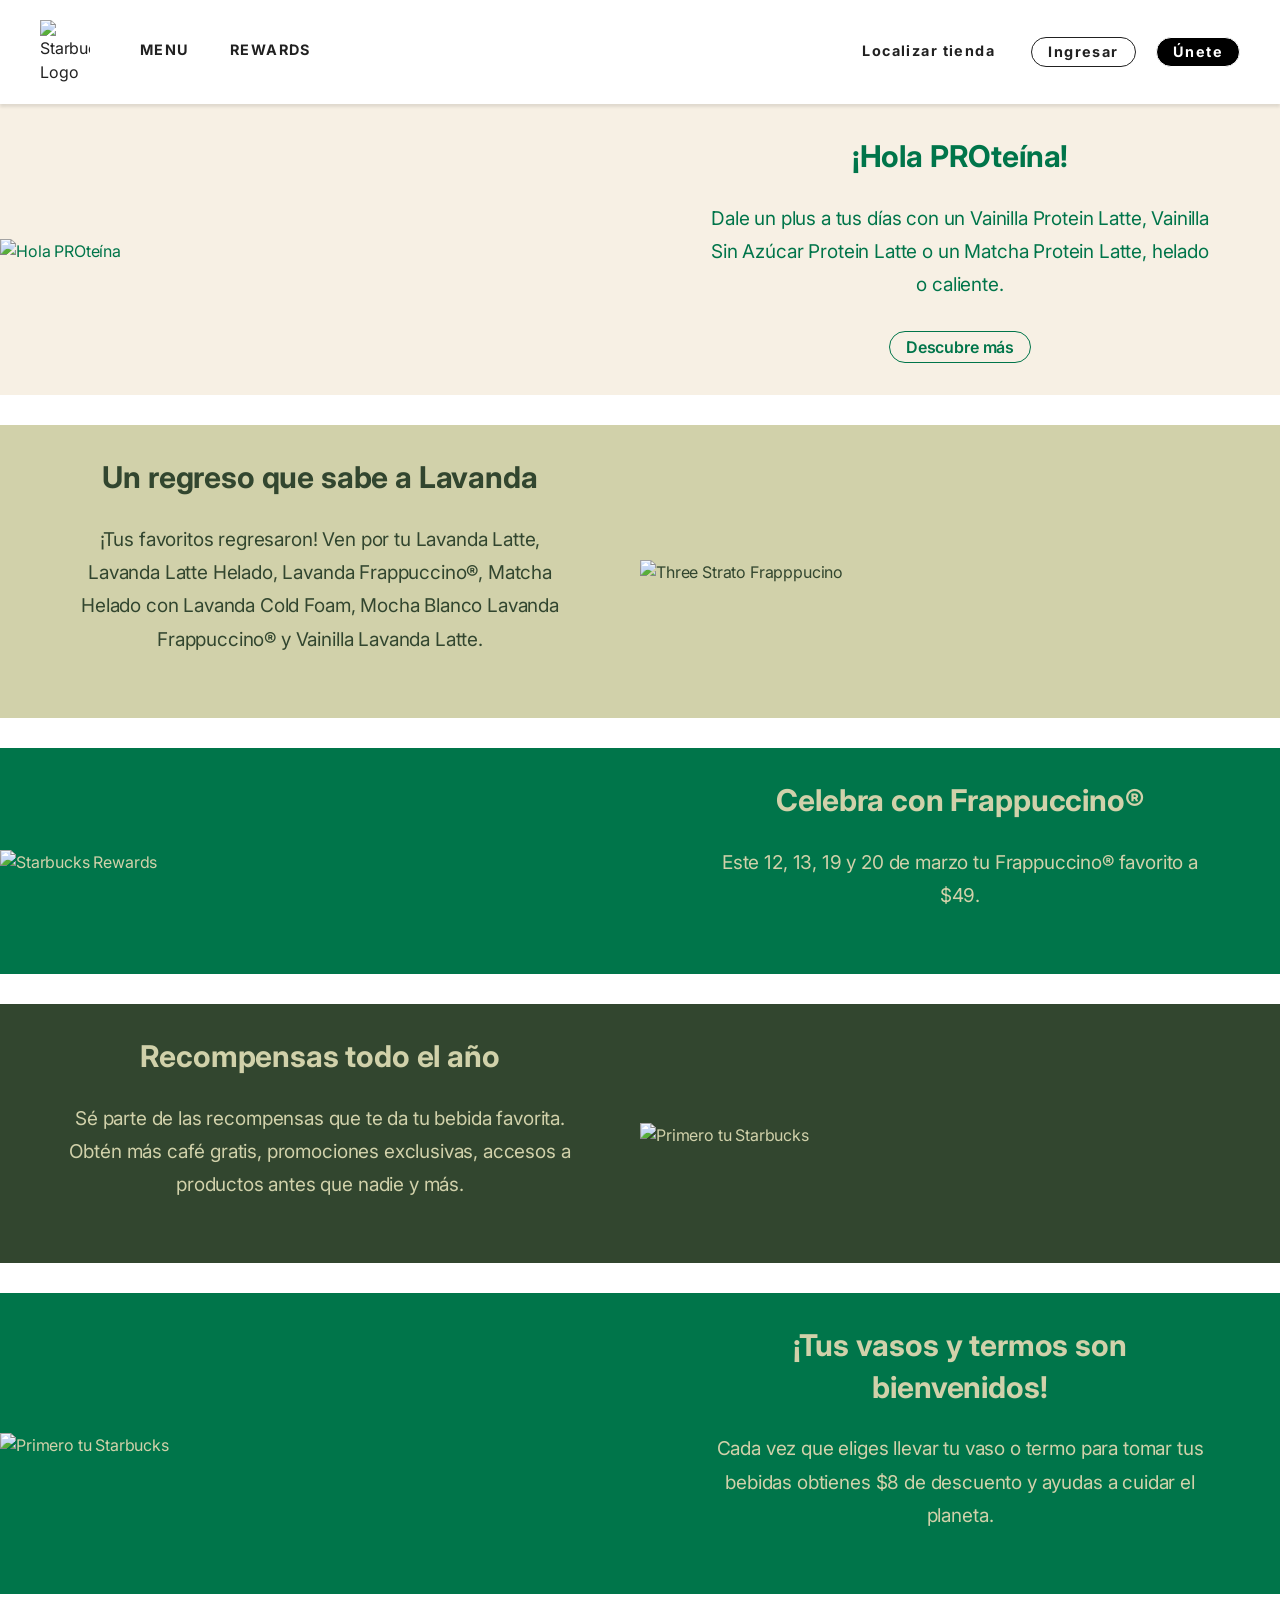
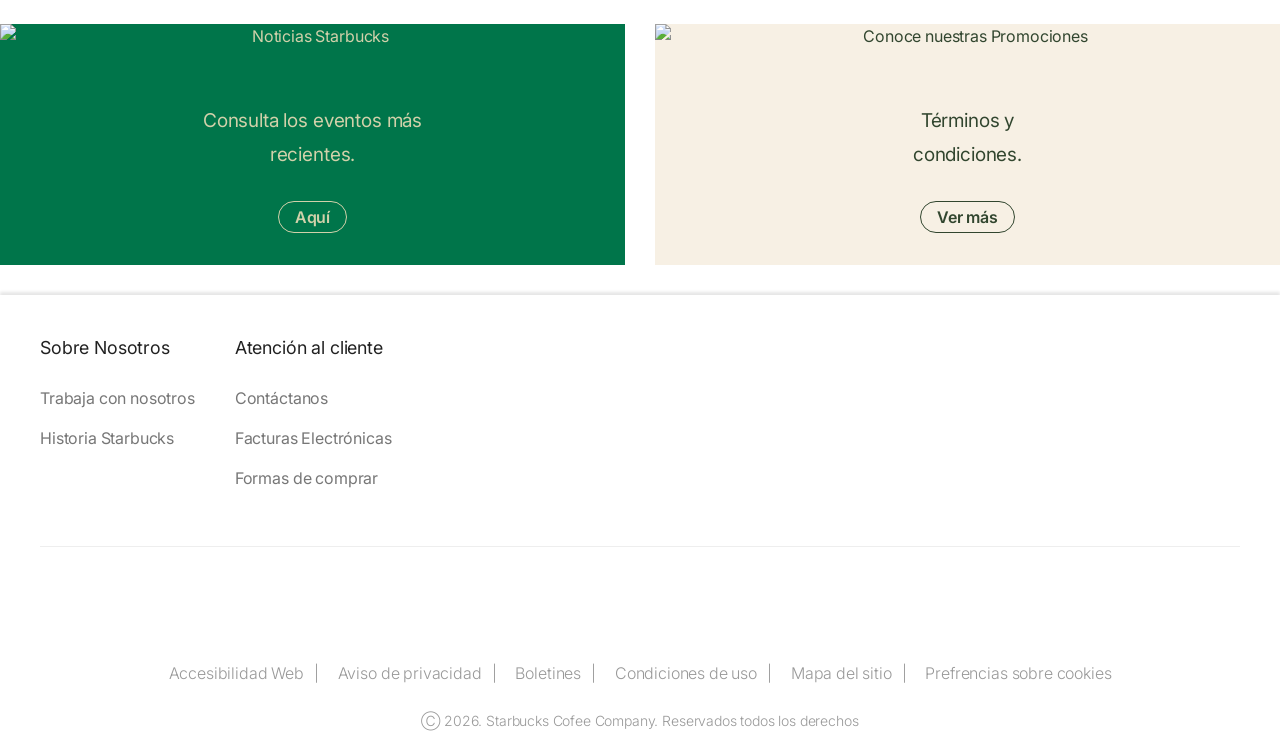
==== index.html @ cfd94e01 "Finalazing the Footer Styling" ====
<!DOCTYPE html>
<html lang="en">
<head>
    <meta charset="UTF-8">
    <meta name="viewport" content="width=device-width, initial-scale=1.0">
    <link rel="stylesheet" href="styles.css">
    <link rel="icon" type="image/svg" href="https://www.starbucks.com.mx/static/images/logo.svg">
    <link rel="preconnect" href="https://fonts.googleapis.com">
    <link rel="preconnect" href="https://fonts.gstatic.com" crossorigin>
    <link href="https://fonts.googleapis.com/css2?family=Inter:ital,opsz,wght@0,14..32,100..900;1,14..32,100..900&family=Noto+Sans:ital,wght@0,100..900;1,100..900&display=swap" rel="stylesheet">
    <title>Homepage | Starbucks</title>
</head>
<body>

    <header class="main_header region">
        <div class="container">
            <div>
                <div class="header-logo">
                    <a href="index.html"><img src="https://www.starbucks.com.mx/static/images/logo.svg" alt="Starbucks Logo" class="logo"></a>
                </div>
            </div>
            
            <div class="header-menu">
                
                <ul class="menu-options left-options">
                    <li><a href="#">Menu</a></li>
                    <li><a href="#">Rewards</a></li>
                </ul>

                <ul class="menu-options right-options text-center">
                    <!-- Locator Button-->
                    <li><a href="#" class="locator button">Localizar tienda</a></li>
                    
                    <!-- Login Button -->
                    <li><a href="#" class="button">Ingresar</a></li>

                    <!-- Register Button -->
                    <li><a href="#" class="menu-register button">Únete</a></li>
                </ul>

            </div>
        </div>
    
    </header>

    <main class="main-content">
        <section class="main-content--rows">

            <!-- First Row -->
            <article class="rows row1">
                <div class="row_block--img">
                    <img src="https://djftrby1k8irl.cloudfront.net/s3fs-public/2026-03%2FEDITABLE_SITIOWEB-01_0.jpg?auto=format,compress&q=70&crop=focalpoint&ar=1.8:1.0&w=1400&fit=max" alt="Hola PROteína" class="row-img">
                </div>
                
                <div class="row-info">
                    <div class="intern-box">
                        <h2 class="row-title"><strong>¡Hola PROteína!</strong></h2>
                        <div class="row-text">
                            <p>Dale un plus a tus días con un Vainilla Protein Latte, Vainilla Sin Azúcar Protein Latte o un Matcha Protein Latte, helado o caliente.</p>
                        </div>
                        <a href="#" class="button">Descubre más</a>
                    </div>
                </div>
            </article>

            <!-- Second Row -->
            <article class="rows row2">
                <div class="row_block--img">
                    <img src="https://djftrby1k8irl.cloudfront.net/s3fs-public/2026-03%2FEDITABLE_SITIOWEB-03_0.jpg?auto=format,compress&q=70&crop=focalpoint&ar=1.8:1.0&w=1400&fit=max" alt="Three Strato Frapppucino" class="row-img">
                </div>
                <div class="row-info">
                     <div class="intern-box">
                        <h2 class="row-title"><strong>Un regreso que sabe a Lavanda</strong></h2>
                        <div class="row-text">
                            <p>¡Tus favoritos regresaron! Ven por tu Lavanda Latte, Lavanda Latte Helado, Lavanda Frappuccino®, Matcha Helado con Lavanda Cold Foam, Mocha Blanco Lavanda Frappuccino® y Vainilla Lavanda Latte.</p>
                        </div>
                    </div>
                </div>
                
            </article>

            <!-- Third Row -->
            <article class="rows row3">
                <div class="row_block--img">
                    <img src="https://djftrby1k8irl.cloudfront.net/s3fs-public/2026-03%2FEDITABLE_SITIOWEB-04_2.jpg?auto=format,compress&q=70&crop=focalpoint&ar=1.8:1.0&w=1400&fit=max" alt="Starbucks Rewards" class="row-img">
                </div>
                <div class="row-info">
                    <div class="intern-box">
                        <h2 class="row-title"><strong>Celebra con Frappuccino®</strong></h2>
                        <div class="row-text">
                            <p>Este 12, 13, 19 y 20 de marzo tu Frappuccino® favorito a $49.</p>
                        </div>
                    </div>
                </div>
            </article>

            <!-- Fourth Row -->
            <article class="rows row4">
                <div class="row_block--img">
                    <img src="https://djftrby1k8irl.cloudfront.net/s3fs-public/2026-03%2FEDITABLE_SITIOWEB-02_2.jpg?auto=format,compress&q=70&crop=focalpoint&ar=1.8:1.0&w=1400&fit=max" alt="Primero tu Starbucks" class="row-img">
                </div>
                <div class="row-info">
                    <div class="intern-box">
                        <h2 class="row-title"><strong>Recompensas todo el año</strong></h2>
                        <div class="row-text">
                            <p>Sé parte de las recompensas que te da tu bebida favorita. Obtén más café gratis, promociones exclusivas, accesos a productos antes que nadie y más.</p>
                        </div>
                    </div>
                </div>
            </article>

            <!-- Five Row -->
            <article class="rows row5">
                <div class="row_block--img">
                    <img src="https://djftrby1k8irl.cloudfront.net/s3fs-public/2026-03%2FEDITABLE_SITIOWEB-05_1.jpg?auto=format,compress&q=70&crop=focalpoint&ar=1.8:1.0&w=1400&fit=max" alt="Primero tu Starbucks" class="row-img">
                </div>
                <div class="row-info">
                    <div class="intern-box">
                        <h2 class="row-title"><strong>¡Tus vasos y termos son bienvenidos!</strong></h2>
                        <div class="row-text">
                            <p>Cada vez que eliges llevar tu vaso o termo para tomar tus bebidas obtienes $8 de descuento y ayudas a cuidar el planeta.</p>
                        </div>
                    </div>
                </div>
            </article>
        </section>

        <!-- Blocks -->
        <section class="main-content--blocks text-center">

            <!-- First Block -->
            <div class="blocks block1">
                <img src="https://djftrby1k8irl.cloudfront.net/s3fs-public/2026-03%2FEDITABLE_SITIOWEB-06_2.jpg?auto=format,compress&q=70&crop=focalpoint&ar=1.8:1.0&w=1400&fit=max" alt="Noticias Starbucks" class="block-image">
                <div class="block-info">
                    <div class="intern-box">
                        <div class="block-text">
                            <p>Consulta los eventos más recientes.</p>
                        </div>
                        <a href="#" class="button">Aquí</a>
                    </div>
                </div>
            </div>

            <!-- Second Block -->
            <div class="blocks block2">
                <img src="https://djftrby1k8irl.cloudfront.net/s3fs-public/2026-03%2FEDITABLE_SITIOWEB-07.jpg?auto=format,compress&q=70&crop=focalpoint&ar=1.8:1.0&w=1400&fit=max" alt="Conoce nuestras Promociones" class="block-image">
                <div class="block-info">
                    <div class="intern-box">
                        <div class="block-text">
                            <p>Términos y condiciones.</p>
                        </div>
                        <a href="#" class="button">Ver más</a>
                    </div>
                </div>
            </div>

        </section>
    </main>

    <!-- Prefooter -->
    <footer class="prefooter region">

        <div class="container">
            <div class="prefooter-lists">

                <!-- List 1 -->
                <div class="lists list1">
                    <h3>Sobre Nosotros</h3>
                    <ul>
                        <li>
                            <a href="#">Trabaja con nosotros</a>
                        </li>
                        <li>
                            <a href="#">Historia Starbucks</a>
                        </li>
                    </ul>
                </div>

                <!-- List 2 -->
                <div class="lists lis1">
                    <h3>Atención al cliente</h3>
                    <ul>
                        <li>
                            <a href="#">Contáctanos</a>
                        </li>
                        <li>
                            <a href="#">Facturas Electrónicas</a>
                        </li>
                        <li>
                            <a href="#">Formas de comprar</a>
                        </li>
                    </ul>
                </div>

            </div>
        </div>

    </footer>
        
    <!-- Footer -->
    <footer class="footer text-center container">

        <div class="footer-content">

            <!-- Social Media -->
            <section class="footer-social">

                <ul class="social-icons">

                    <li>
                        <a class="facebook-icon" href="https://www.facebook.com/StarbucksMexico">Facebook</a>
                    </li>
                    <li>
                        <a class="instagram-icon" href="https://www.instagram.com/starbucksMex/">Instagram</a>
                    </li>
                    <li>
                        <a class="x-icon" href="https://x.com/StarbucksMex">Twitter/X</a>
                    </li>
                    <li>
                        <a class="youtube-icon" href="https://www.youtube.com/user/StarbucksMexico">Youtube</a>
                    </li>
                </ul>

            </section>

            <!-- Options -->
            <ul class="footer-menu">
                <li>
                    <a href="">Accesibilidad Web</a>
                </li>
                <li>
                    <a href="">Aviso de privacidad</a>
                </li>
                <li>
                    <a href="">Boletines</a>
                </li>
                <li>
                    <a href="">Condiciones de uso</a>
                </li>
                <li>
                    <a href="">Mapa del sitio</a>
                </li>
                <li>
                    <a href="">Prefrencias sobre cookies</a>
                </li>
            </ul>

            <span class="copyright">Ⓒ 2026. Starbucks Cofee Company. Reservados todos los derechos</span>

        </div>
        
    </footer>
</body>
</html>
---- styles.css ----
*, *:after, *:before  {
    box-sizing: border-box;
}

body {
    margin: 0;
    font-size: 1rem;
    line-height: 1.5;
    letter-spacing: -.01em;
    font-weight: 400;
    font-family: Inter, sans-serif;
    color: rgb(0 0 0 / 0.87)
}

a {
    text-decoration: none;
    color: inherit;
    cursor: pointer;
}

img {
    vertical-align: middle;
    height: auto;
    width: 100%;
}

ul {
    list-style: none;
    padding: 0;
    margin: 0;
}

h2, h3 {
    margin-top: 0;
    margin-bottom: 0;
}

h3 {
    line-height: 1.5;
}

p {
    margin-top: 0;
    margin-bottom: 1rem;
}

.text-center, .row-info {
    text-align: center;
}

.button {
    display: inline-block;
    background: none;
    border: 1px solid;
    border-radius: 50px;
    padding: 7px 16px;
    font-weight: 600;
    line-height: 1;
    text-align: center;
    text-decoration: none;
    transition: all .2s ease;
}

.region {
    padding-bottom: 20px;
    padding-top: 20px;
}

.container {
    margin-top: 20px;
    padding-left: 20px;
    padding-right: 20px;
    max-width: 1240px;
    width: 100%;
    margin-right: auto;
    margin-left: auto;
}

/*Navbar*/

.main_header {
    width: 100%;
    position: relative;
    top: 0;
    left: 0;
    background-color: #fff;
    box-shadow: 0 3px 3px rgba(0, 0, 0, .1);
    overflow: hidden;
}

.main_header .container {
    display: grid;
    grid-template-columns: 60px 1fr ;
    align-items: center;
    justify-content: space-between;
    gap: 40px;
    margin-top: 0;
}

.logo {
    width: 50px;
    display: block;
}

.menu-options, .header-menu{
    display: flex;
}

.header-menu {
    justify-content: space-between;
}

.header-menu a {
    letter-spacing: 0.1em;
    font-weight: 700;
    font-size: 0.9rem;
}

.right-options {
    margin-left: 40px;
}

.left-options li {
    display: inline-block;
    margin-right: 40px;
    padding-inline-start: 0px;
    text-transform: uppercase;
}

.left-options a {
    position: relative;
}
.left-options a:hover {
    color: #00754a;
}

.left-options a:hover:before {
    bottom: -37px;
    background: #00754a;
    content: "";
    display: block;
    position: absolute;
    height: 5px;
    width: 100%;
}

.right-options li {
    margin-right: 20px;
}

.menu-options li:last-child {
    margin-right: 0;
}

.right-options .locator {
    position: relative;
    border: 0;
    padding-left: 20px;
}

.right-options .locator:before {
    background-image: url(https://www.starbucks.com.mx/static/images/stores.svg);
    background-color: transparent;
    background-repeat: no-repeat;
    text-indent: -9999em;
    background-size: 15px;
    bottom: 0;
    content: "";
    height: 22px;
    left: 0;
    position: absolute;
    top: 5px;
    width: 15px;
}

.right-options a.menu-register {
    background-color: #000;
    color: #fff;
}

.right-options a:hover {
    opacity: .8;
}

/* -- MAIN -- */

.main-content {
    margin-bottom: 30px;
}

.row-info, .block-info {
    padding: 32px 16px;
}

.intern-box {
    max-width: 83%;
    margin: 0 auto;
}

.row-text, .block-text {
    font-size: 1.188rem;
    line-height: 1.75;
    margin-bottom: 30px;
    margin-top: 24px;
}

/* Rows */

.rows {
    display: grid;
    align-items: center;
    grid-template-columns: repeat(2, 1fr);
    margin-bottom: 30px;
}

.row-title {
    font-size: 1.875rem;
    line-height: 1.385;
    font-weight: 600;
}

.row1 {
    background-color: #f7f0e4;
    color: #00754a;
}

.row2 {
    background-color: #d1d1aa;
    color: #32462f;
}

.row3, .row5, .block1 {
    background-color: #00754a;
    color: #d1d1aa;
}
.row4 {
    background-color: #32462f;
    color: #d1d1aa;
}

.row2 .row_block--img, .row4 .row_block--img {
    grid-column: 2;
    grid-row: 1;
}

/*Blocks*/
.main-content--blocks {
    display: grid;
    grid-template-columns: repeat(2, 1fr);
    gap: 30px;
}

.blocks {
    margin-bottom: 0;
    display: grid;
    align-items: center;
    grid-template-columns: 1fr;
}

.block-info {
    margin: 0 auto;
    max-width: 900px;
}

.block2 {
    background-color: #f7f0e4;
    color: #32462f;
}

/*Prefooter*/
.prefooter {    
    display: block;
    position: relative;
    z-index: 1;
    box-shadow: 0 -3px 3px rgba(0 0 0 / .1);
}

.prefooter .container {
    display: flex;
    justify-content: space-between;
}

.prefooter-lists {
    display: flex;
    position: relative;
}

.prefooter-lists .lists {
    margin-bottom: 0;
    margin-right: 40px;
    max-width: 190px;
}

.prefooter-lists .lists:last-child {
    margin-right: 0;
}

.prefooter h3 {
    font-size: 1.118rem;
    margin-bottom: 24px;
    position: relative;
    font-weight: 400;
}

.prefooter .lists ul {
    font-size: 1rem;
}

.prefooter .lists ul li {
    margin-bottom: 8px;
    padding-bottom: 8px;
}

.prefooter .lists ul li:first-child {
    padding-top: 0;
}

.prefooter .lists ul a {
    color: #777;
}

/*FOOTER*/
.footer {
    padding-bottom: 0;
    padding-top: 0;
    color: #999;
}

.footer-content {
    border-top: 1px solid #eee;
    padding-bottom: 20px;
    padding-top: 30px;
}

/* Social Media */
.footer-social {
    margin-bottom: 30px ;
}

.footer-social li {
    display: inline-block;
}

.footer-social li a {
    background-image: url(https://www.starbucks.com.mx/static/images/social_networks_v2.svg);
    background-color: transparent;
    background-repeat: no-repeat;
    text-indent: -9999em;
    background-size: 34px;
    display: inline-block;
    height: 34px;
    margin-bottom: 20px;
    margin-right: 30px;
    width: 34px;
}

.footer-social li a.facebook-icon {
    background-position-y: 0;
}

.footer-social li a.instagram-icon {
    background-position-y: -74px;
}

.footer-social li a.x-icon {
    background-position-y: -148px;
}

.footer-social li a.youtube-icon {
    background-position-y: -423px;
}

.footer-social li:last-child a {
    margin-right: 0;
}

/* Options*/

.footer-menu {
    margin-bottom: 15px;
    font-weight: 300;
}
.footer-menu li {
    display: inline-block;
    margin: 0 15px 10px 15px
}

.footer-menu li a {
    position: relative;
}

.footer-menu li a::after {
    content: "|";
    display: block;
    position: absolute;
    right: -15px;
    top: -2px;
}

.footer-menu li:last-child a::after {
    display: none;
}

/* Copyright Message */

.copyright {
    display: block;
    font-size: .875rem;
    font-weight: 300;
}
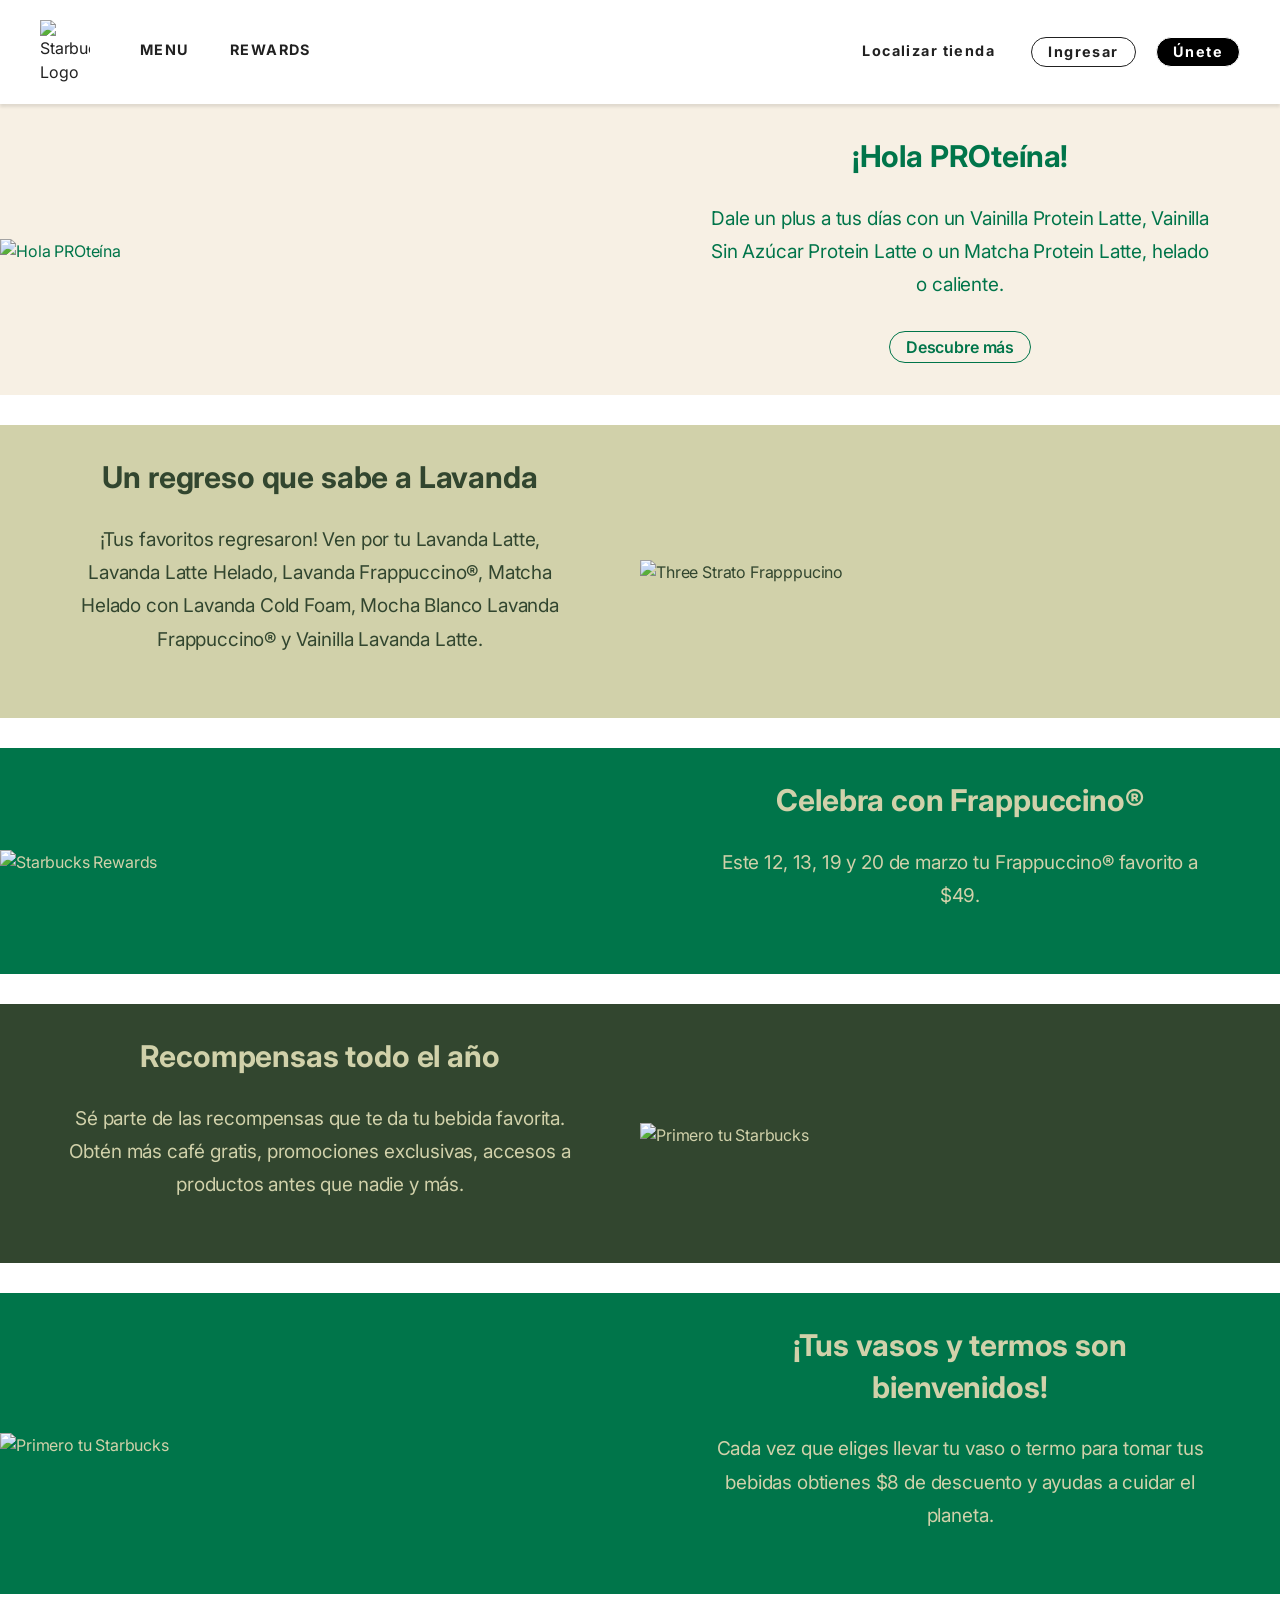
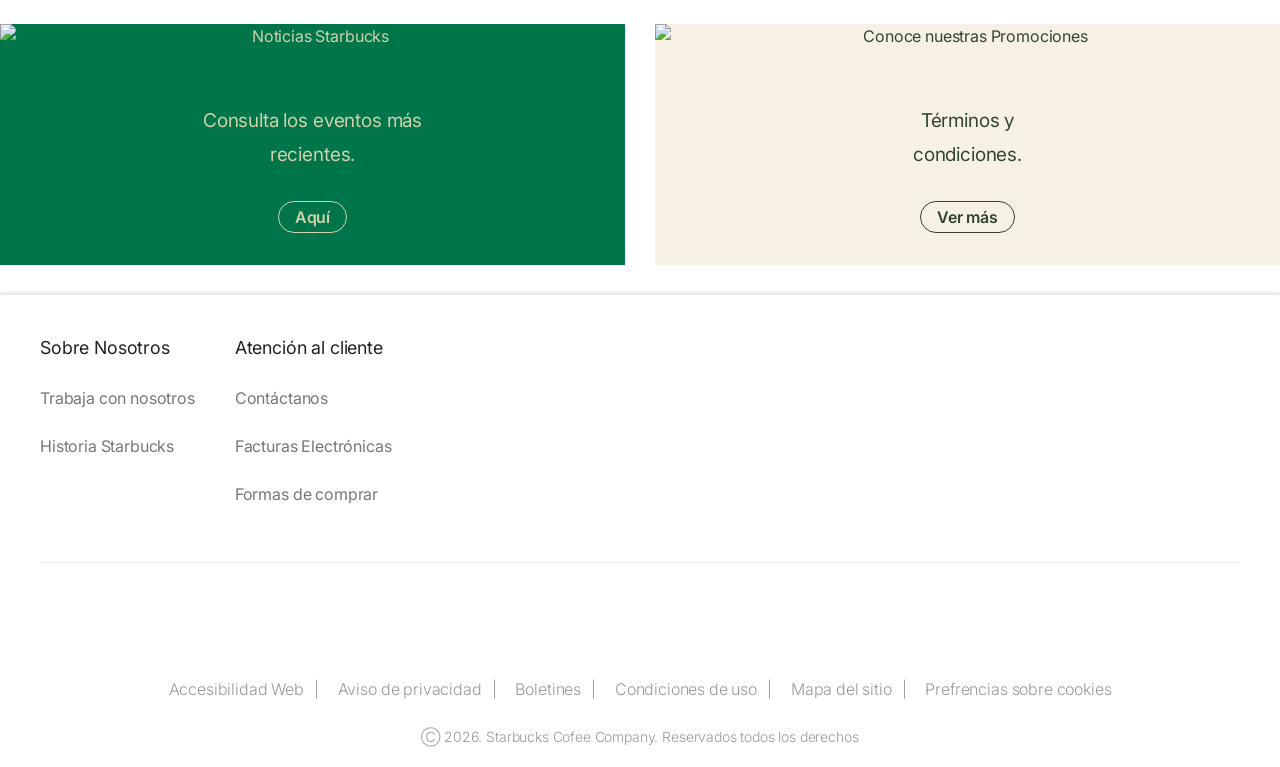
==== commit 442e9d62: "Finalazing the Home page" ====
--- a/index.html
+++ b/index.html
@@ -52,7 +52,7 @@
                     <img src="https://djftrby1k8irl.cloudfront.net/s3fs-public/2026-03%2FEDITABLE_SITIOWEB-01_0.jpg?auto=format,compress&q=70&crop=focalpoint&ar=1.8:1.0&w=1400&fit=max" alt="Hola PROteína" class="row-img">
                 </div>
                 
-                <div class="row-info">
+                <div class="row-info text-center">
                     <div class="intern-box">
                         <h2 class="row-title"><strong>¡Hola PROteína!</strong></h2>
                         <div class="row-text">
@@ -68,7 +68,7 @@
                 <div class="row_block--img">
                     <img src="https://djftrby1k8irl.cloudfront.net/s3fs-public/2026-03%2FEDITABLE_SITIOWEB-03_0.jpg?auto=format,compress&q=70&crop=focalpoint&ar=1.8:1.0&w=1400&fit=max" alt="Three Strato Frapppucino" class="row-img">
                 </div>
-                <div class="row-info">
+                <div class="row-info text-center">
                      <div class="intern-box">
                         <h2 class="row-title"><strong>Un regreso que sabe a Lavanda</strong></h2>
                         <div class="row-text">
@@ -84,7 +84,7 @@
                 <div class="row_block--img">
                     <img src="https://djftrby1k8irl.cloudfront.net/s3fs-public/2026-03%2FEDITABLE_SITIOWEB-04_2.jpg?auto=format,compress&q=70&crop=focalpoint&ar=1.8:1.0&w=1400&fit=max" alt="Starbucks Rewards" class="row-img">
                 </div>
-                <div class="row-info">
+                <div class="row-info text-center">
                     <div class="intern-box">
                         <h2 class="row-title"><strong>Celebra con Frappuccino®</strong></h2>
                         <div class="row-text">
@@ -99,7 +99,7 @@
                 <div class="row_block--img">
                     <img src="https://djftrby1k8irl.cloudfront.net/s3fs-public/2026-03%2FEDITABLE_SITIOWEB-02_2.jpg?auto=format,compress&q=70&crop=focalpoint&ar=1.8:1.0&w=1400&fit=max" alt="Primero tu Starbucks" class="row-img">
                 </div>
-                <div class="row-info">
+                <div class="row-info text-center">
                     <div class="intern-box">
                         <h2 class="row-title"><strong>Recompensas todo el año</strong></h2>
                         <div class="row-text">
@@ -114,7 +114,7 @@
                 <div class="row_block--img">
                     <img src="https://djftrby1k8irl.cloudfront.net/s3fs-public/2026-03%2FEDITABLE_SITIOWEB-05_1.jpg?auto=format,compress&q=70&crop=focalpoint&ar=1.8:1.0&w=1400&fit=max" alt="Primero tu Starbucks" class="row-img">
                 </div>
-                <div class="row-info">
+                <div class="row-info text-center">
                     <div class="intern-box">
                         <h2 class="row-title"><strong>¡Tus vasos y termos son bienvenidos!</strong></h2>
                         <div class="row-text">
--- a/styles.css
+++ b/styles.css
@@ -44,7 +44,7 @@
     margin-bottom: 1rem;
 }
 
-.text-center, .row-info {
+.text-center{
     text-align: center;
 }
 
@@ -182,11 +182,11 @@
     opacity: .8;
 }
 
-/* -- MAIN -- */
-
 .main-content {
     margin-bottom: 30px;
 }
+
+/* -- MAIN -- */
 
 .row-info, .block-info {
     padding: 32px 16px;
@@ -307,6 +307,7 @@
 }
 
 .prefooter .lists ul li {
+    padding-top: 8px;
     margin-bottom: 8px;
     padding-bottom: 8px;
 }
@@ -317,6 +318,10 @@
 
 .prefooter .lists ul a {
     color: #777;
+}
+
+.prefooter .lists ul a:hover {
+    color: #000;
 }
 
 /*FOOTER*/
@@ -374,6 +379,11 @@
     margin-right: 0;
 }
 
+.footer-social li a:hover {
+    opacity: .8;
+    transform: translateY(-2px);
+}
+
 /* Options*/
 
 .footer-menu {
@@ -401,10 +411,14 @@
     display: none;
 }
 
+.footer-menu li a:hover {
+    color: #777;
+}
+
 /* Copyright Message */
 
 .copyright {
     display: block;
     font-size: .875rem;
     font-weight: 300;
-}+}
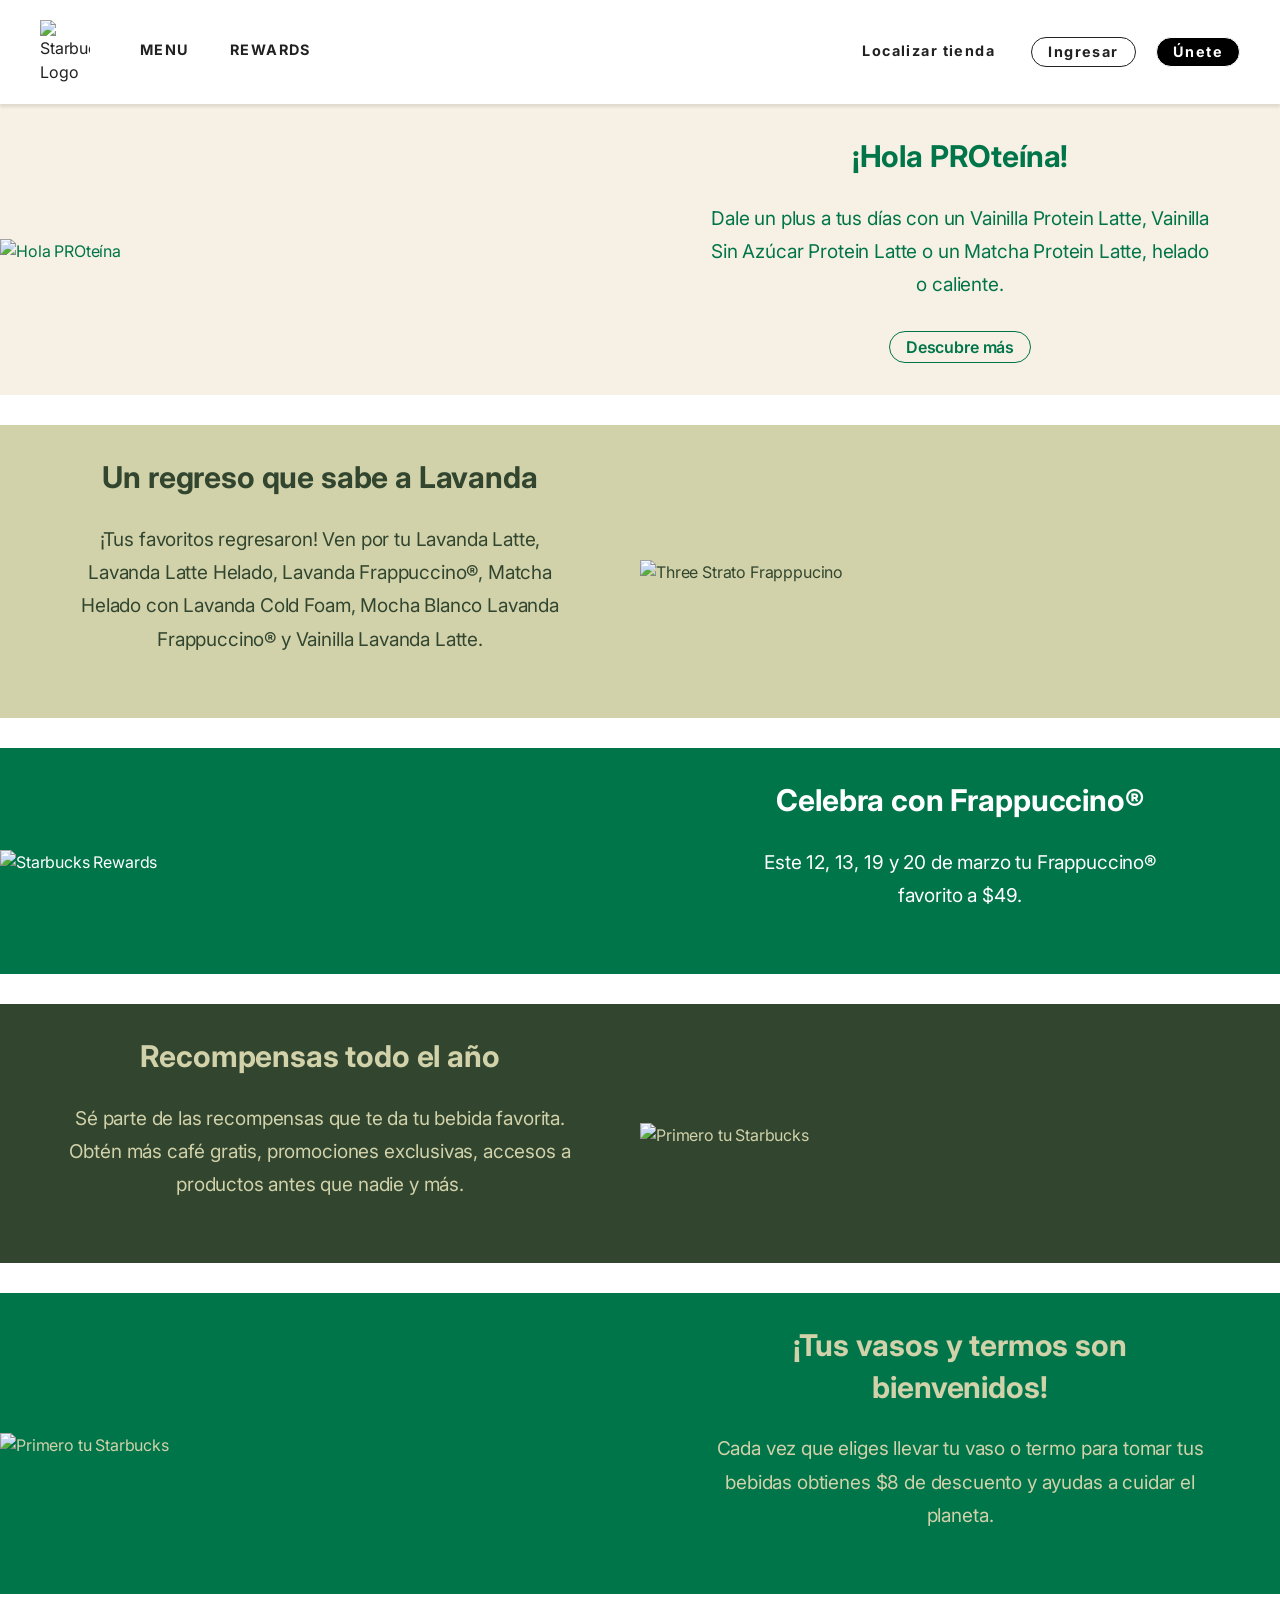
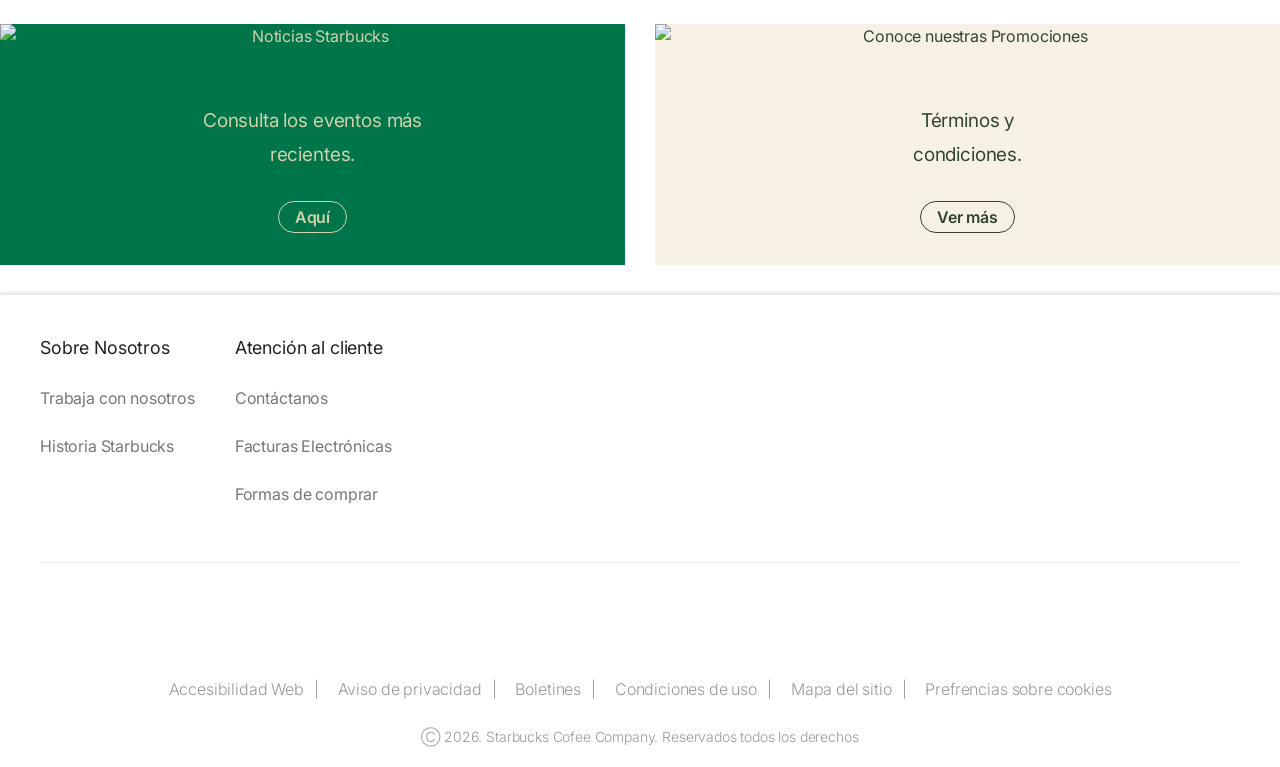
==== commit cf84a3a8: "Finish the Register page" ====
--- a/index.html
+++ b/index.html
@@ -4,6 +4,7 @@
     <meta charset="UTF-8">
     <meta name="viewport" content="width=device-width, initial-scale=1.0">
     <link rel="stylesheet" href="styles.css">
+    <link rel="stylesheet" href="home.css">
     <link rel="icon" type="image/svg" href="https://www.starbucks.com.mx/static/images/logo.svg">
     <link rel="preconnect" href="https://fonts.googleapis.com">
     <link rel="preconnect" href="https://fonts.gstatic.com" crossorigin>
@@ -11,7 +12,7 @@
     <title>Homepage | Starbucks</title>
 </head>
 <body>
-
+    <!-- Header -->
     <header class="main_header region">
         <div class="container">
             <div>
@@ -23,8 +24,8 @@
             <div class="header-menu">
                 
                 <ul class="menu-options left-options">
-                    <li><a href="#">Menu</a></li>
-                    <li><a href="#">Rewards</a></li>
+                    <li><a href="menu.html">Menu</a></li>
+                    <li><a href="rewards.html">Rewards</a></li>
                 </ul>
 
                 <ul class="menu-options right-options text-center">
@@ -32,10 +33,10 @@
                     <li><a href="#" class="locator button">Localizar tienda</a></li>
                     
                     <!-- Login Button -->
-                    <li><a href="#" class="button">Ingresar</a></li>
+                    <li><a href="login.html" class="button">Ingresar</a></li>
 
                     <!-- Register Button -->
-                    <li><a href="#" class="menu-register button">Únete</a></li>
+                    <li><a href="register.html" class="menu-register button">Únete</a></li>
                 </ul>
 
             </div>
@@ -88,7 +89,7 @@
                     <div class="intern-box">
                         <h2 class="row-title"><strong>Celebra con Frappuccino®</strong></h2>
                         <div class="row-text">
-                            <p>Este 12, 13, 19 y 20 de marzo tu Frappuccino® favorito a $49.</p>
+                            <p>Este 12, 13, 19 y 20 de marzo tu Frappuccino®<br>favorito a $49.</p>
                         </div>
                     </div>
                 </div>
@@ -116,7 +117,7 @@
                 </div>
                 <div class="row-info text-center">
                     <div class="intern-box">
-                        <h2 class="row-title"><strong>¡Tus vasos y termos son bienvenidos!</strong></h2>
+                        <h2 class="row-title"><strong>¡Tus vasos y termos son<br>bienvenidos!</strong></h2>
                         <div class="row-text">
                             <p>Cada vez que eliges llevar tu vaso o termo para tomar tus bebidas obtienes $8 de descuento y ayudas a cuidar el planeta.</p>
                         </div>
@@ -208,16 +209,16 @@
                 <ul class="social-icons">
 
                     <li>
-                        <a class="facebook-icon" href="https://www.facebook.com/StarbucksMexico">Facebook</a>
-                    </li>
-                    <li>
-                        <a class="instagram-icon" href="https://www.instagram.com/starbucksMex/">Instagram</a>
-                    </li>
-                    <li>
-                        <a class="x-icon" href="https://x.com/StarbucksMex">Twitter/X</a>
-                    </li>
-                    <li>
-                        <a class="youtube-icon" href="https://www.youtube.com/user/StarbucksMexico">Youtube</a>
+                        <a class="facebook-icon" href="https://www.facebook.com/StarbucksMexico" target="_blank">Facebook</a>
+                    </li>
+                    <li>
+                        <a class="instagram-icon" href="https://www.instagram.com/starbucksMex/" target="_blank">Instagram</a>
+                    </li>
+                    <li>
+                        <a class="x-icon" href="https://x.com/StarbucksMex" target="_blank">Twitter/X</a>
+                    </li>
+                    <li>
+                        <a class="youtube-icon" href="https://www.youtube.com/user/StarbucksMexico" target="_blank">Youtube</a>
                     </li>
                 </ul>
 
--- a/styles.css
+++ b/styles.css
@@ -30,7 +30,7 @@
     margin: 0;
 }
 
-h2, h3 {
+h2, h3, h4 {
     margin-top: 0;
     margin-bottom: 0;
 }
@@ -42,6 +42,11 @@
 p {
     margin-top: 0;
     margin-bottom: 1rem;
+}
+
+small {
+    font-size: 80%;
+    font-weight: 400;
 }
 
 .text-center{
@@ -86,6 +91,7 @@
     background-color: #fff;
     box-shadow: 0 3px 3px rgba(0, 0, 0, .1);
     overflow: hidden;
+    z-index: 2;
 }
 
 .main_header .container {
@@ -130,6 +136,7 @@
 .left-options a {
     position: relative;
 }
+
 .left-options a:hover {
     color: #00754a;
 }
@@ -182,91 +189,6 @@
     opacity: .8;
 }
 
-.main-content {
-    margin-bottom: 30px;
-}
-
-/* -- MAIN -- */
-
-.row-info, .block-info {
-    padding: 32px 16px;
-}
-
-.intern-box {
-    max-width: 83%;
-    margin: 0 auto;
-}
-
-.row-text, .block-text {
-    font-size: 1.188rem;
-    line-height: 1.75;
-    margin-bottom: 30px;
-    margin-top: 24px;
-}
-
-/* Rows */
-
-.rows {
-    display: grid;
-    align-items: center;
-    grid-template-columns: repeat(2, 1fr);
-    margin-bottom: 30px;
-}
-
-.row-title {
-    font-size: 1.875rem;
-    line-height: 1.385;
-    font-weight: 600;
-}
-
-.row1 {
-    background-color: #f7f0e4;
-    color: #00754a;
-}
-
-.row2 {
-    background-color: #d1d1aa;
-    color: #32462f;
-}
-
-.row3, .row5, .block1 {
-    background-color: #00754a;
-    color: #d1d1aa;
-}
-.row4 {
-    background-color: #32462f;
-    color: #d1d1aa;
-}
-
-.row2 .row_block--img, .row4 .row_block--img {
-    grid-column: 2;
-    grid-row: 1;
-}
-
-/*Blocks*/
-.main-content--blocks {
-    display: grid;
-    grid-template-columns: repeat(2, 1fr);
-    gap: 30px;
-}
-
-.blocks {
-    margin-bottom: 0;
-    display: grid;
-    align-items: center;
-    grid-template-columns: 1fr;
-}
-
-.block-info {
-    margin: 0 auto;
-    max-width: 900px;
-}
-
-.block2 {
-    background-color: #f7f0e4;
-    color: #32462f;
-}
-
 /*Prefooter*/
 .prefooter {    
     display: block;
@@ -355,7 +277,7 @@
     display: inline-block;
     height: 34px;
     margin-bottom: 20px;
-    margin-right: 30px;
+    margin-right: 26px;
     width: 34px;
 }
 
--- a/home.css
+++ b/home.css
@@ -0,0 +1,89 @@
+/* -- MAIN -- */
+
+.main-content {
+    margin-bottom: 30px;
+}
+
+.row-info, .block-info {
+    padding: 32px 16px;
+}
+
+.intern-box {
+    max-width: 83%;
+    margin: 0 auto;
+}
+
+.row-text, .block-text {
+    font-size: 1.188rem;
+    line-height: 1.75;
+    margin-bottom: 30px;
+    margin-top: 24px;
+}
+
+/* Rows */
+
+.rows {
+    display: grid;
+    align-items: center;
+    grid-template-columns: repeat(2, 1fr);
+    margin-bottom: 30px;
+}
+
+.row-title {
+    font-size: 1.875rem;
+    line-height: 1.385;
+    font-weight: 600;
+}
+
+.row1 {
+    background-color: #f7f0e4;
+    color: #00754a;
+}
+
+.row2 {
+    background-color: #d1d1aa;
+    color: #32462f;
+}
+
+.row3 {
+    background-color: #00754a;
+    color: #fff;
+}
+
+.row5, .block1 {
+    background-color: #00754a;
+    color: #d1d1aa;
+}
+.row4 {
+    background-color: #32462f;
+    color: #d1d1aa;
+}
+
+.row2 .row_block--img, .row4 .row_block--img {
+    grid-column: 2;
+    grid-row: 1;
+}
+
+/*Blocks*/
+.main-content--blocks {
+    display: grid;
+    grid-template-columns: repeat(2, 1fr);
+    gap: 30px;
+}
+
+.blocks {
+    margin-bottom: 0;
+    display: grid;
+    align-items: center;
+    grid-template-columns: 1fr;
+}
+
+.block-info {
+    margin: 0 auto;
+    max-width: 900px;
+}
+
+.block2 {
+    background-color: #f7f0e4;
+    color: #32462f;
+}
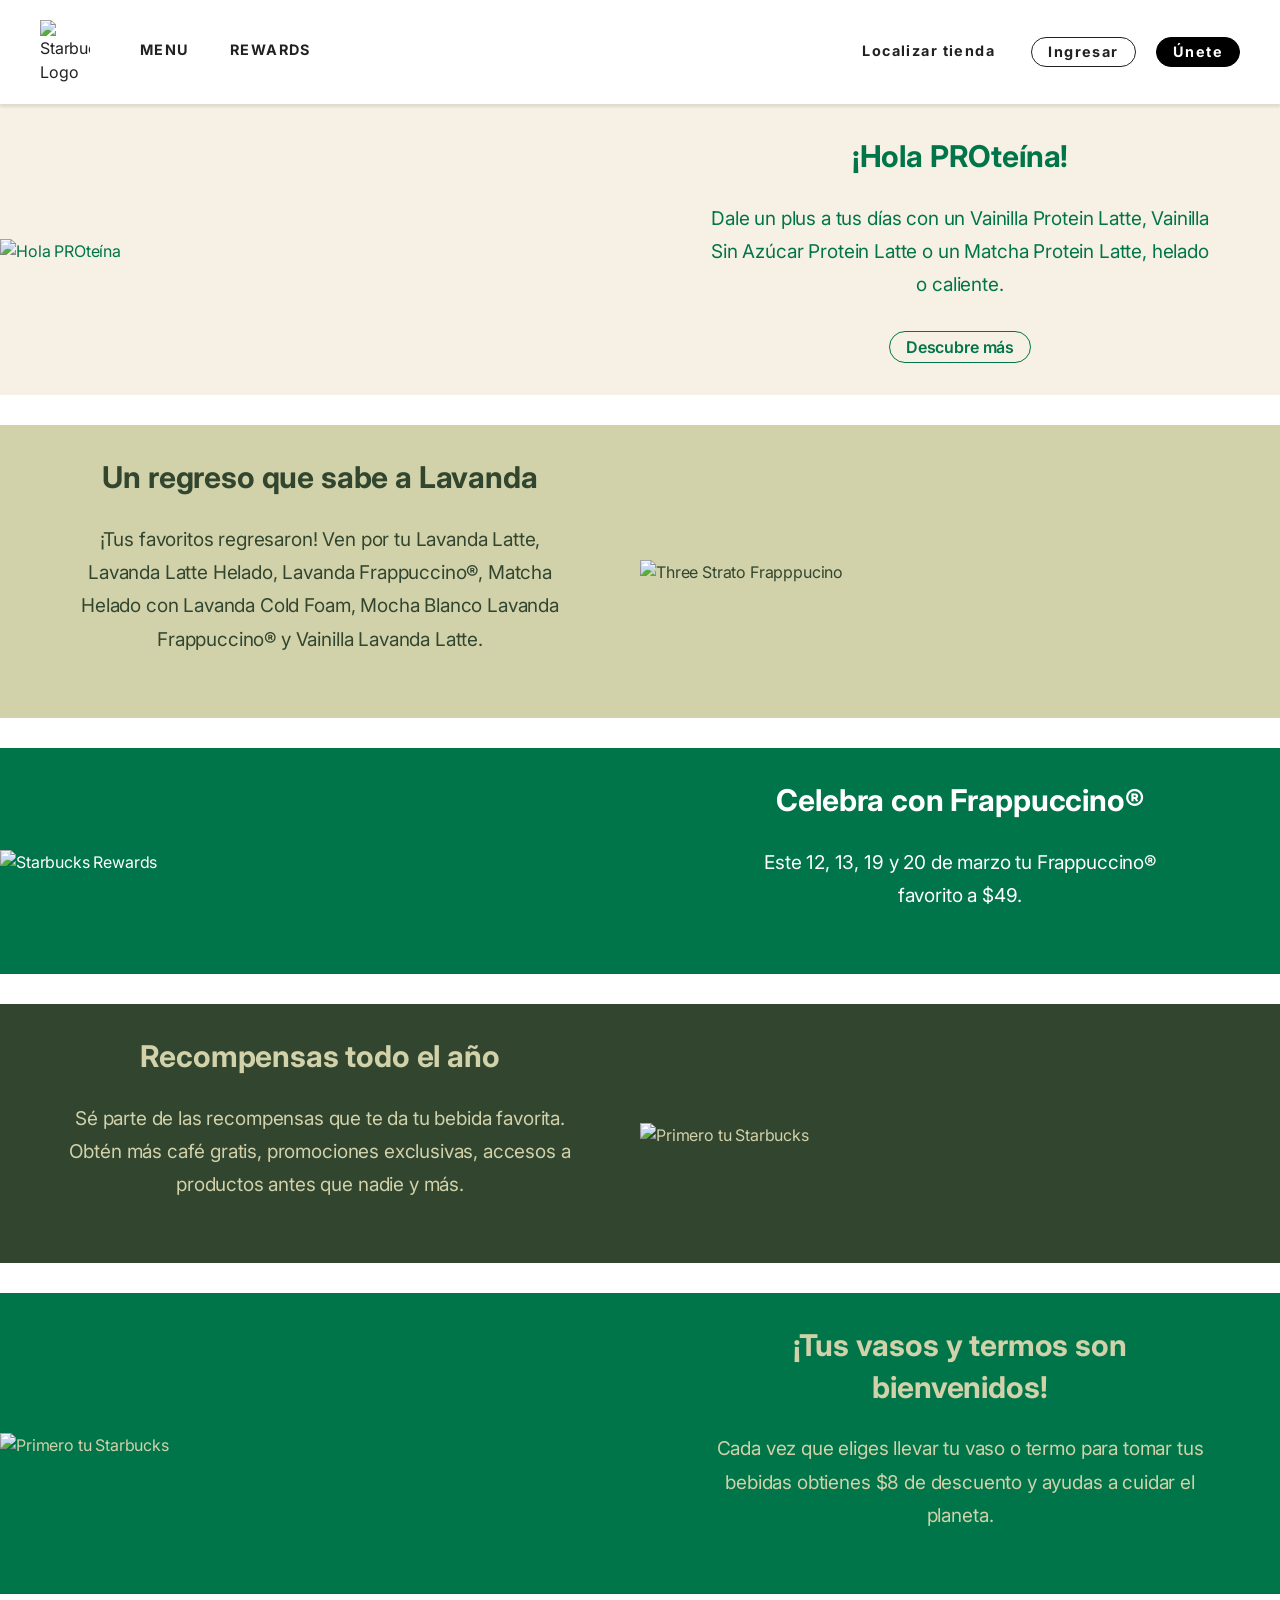
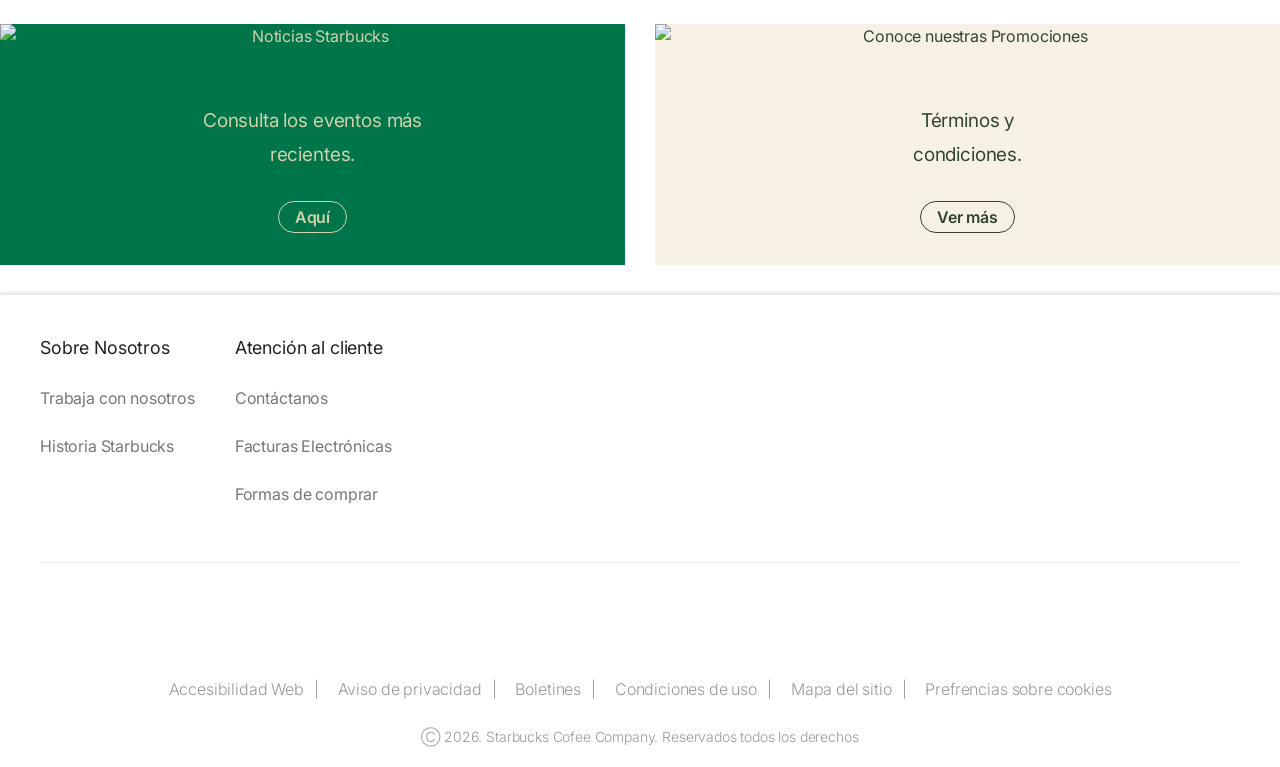
==== commit 01515a1f: "Add better animations to the navbar buttons (login, register)" ====
--- a/index.html
+++ b/index.html
@@ -3,8 +3,10 @@
 <head>
     <meta charset="UTF-8">
     <meta name="viewport" content="width=device-width, initial-scale=1.0">
-    <link rel="stylesheet" href="styles.css">
-    <link rel="stylesheet" href="home.css">
+
+    <link rel="stylesheet" href="./styles/styles.css">
+    <link rel="stylesheet" href="./styles/index.css">
+
     <link rel="icon" type="image/svg" href="https://www.starbucks.com.mx/static/images/logo.svg">
     <link rel="preconnect" href="https://fonts.googleapis.com">
     <link rel="preconnect" href="https://fonts.gstatic.com" crossorigin>
@@ -24,8 +26,8 @@
             <div class="header-menu">
                 
                 <ul class="menu-options left-options">
-                    <li><a href="menu.html">Menu</a></li>
-                    <li><a href="rewards.html">Rewards</a></li>
+                    <li><a href="./pages/menu.html">Menu</a></li>
+                    <li><a href="./pages/rewards.html">Rewards</a></li>
                 </ul>
 
                 <ul class="menu-options right-options text-center">
@@ -33,10 +35,10 @@
                     <li><a href="#" class="locator button">Localizar tienda</a></li>
                     
                     <!-- Login Button -->
-                    <li><a href="login.html" class="button">Ingresar</a></li>
+                    <li><a href="./pages/login.html" class="menu-login button">Ingresar</a></li>
 
                     <!-- Register Button -->
-                    <li><a href="register.html" class="menu-register button">Únete</a></li>
+                    <li><a href="./pages/register.html" class="menu-register button">Únete</a></li>
                 </ul>
 
             </div>
@@ -252,4 +254,4 @@
         
     </footer>
 </body>
-</html>+</html>
--- a/styles/styles.css
+++ b/styles/styles.css
@@ -0,0 +1,375 @@
+*, *:after, *:before  {
+    box-sizing: border-box;
+}
+
+body {
+    margin: 0;
+    font-size: 1rem;
+    line-height: 1.5;
+    letter-spacing: -.01em;
+    font-weight: 400;
+    font-family: Inter, sans-serif;
+    color: rgb(0 0 0 / 0.87)
+}
+
+a {
+    text-decoration: none;
+    color: inherit;
+    cursor: pointer;
+}
+
+img {
+    vertical-align: middle;
+    height: auto;
+    width: 100%;
+}
+
+ul {
+    list-style: none;
+    padding: 0;
+    margin: 0;
+}
+
+h2, h3, h4 {
+    margin-top: 0;
+    margin-bottom: 0;
+}
+
+h3 {
+    line-height: 1.5;
+}
+
+p {
+    margin-top: 0;
+    margin-bottom: 1rem;
+}
+
+small {
+    font-size: 80%;
+    font-weight: 400;
+}
+
+.text-center{
+    text-align: center;
+}
+
+.button {
+    display: inline-block;
+    background: none;
+    border: 1px solid;
+    border-radius: 50px;
+    padding: 7px 16px;
+    font-weight: 600;
+    line-height: 1;
+    text-align: center;
+    text-decoration: none;
+    transition: all .2s ease;
+}
+
+.region {
+    padding-bottom: 20px;
+    padding-top: 20px;
+}
+
+.container {
+    margin-top: 20px;
+    padding-left: 20px;
+    padding-right: 20px;
+    max-width: 1240px;
+    width: 100%;
+    margin-right: auto;
+    margin-left: auto;
+}
+
+/*Navbar*/
+
+.main_header {
+    width: 100%;
+    position: relative;
+    top: 0;
+    left: 0;
+    background-color: #fff;
+    box-shadow: 0 3px 3px rgba(0, 0, 0, .1);
+    overflow: hidden;
+    z-index: 2;
+}
+
+.main_header .container {
+    display: grid;
+    grid-template-columns: 60px 1fr ;
+    align-items: center;
+    justify-content: space-between;
+    gap: 40px;
+    margin-top: 0;
+}
+
+.logo {
+    width: 50px;
+    display: block;
+}
+
+.menu-options, .header-menu{
+    display: flex;
+}
+
+.header-menu {
+    justify-content: space-between;
+}
+
+.header-menu a {
+    letter-spacing: 0.1em;
+    font-weight: 700;
+    font-size: 0.9rem;
+}
+
+.right-options {
+    margin-left: 40px;
+}
+
+.left-options li {
+    display: inline-block;
+    margin-right: 40px;
+    padding-inline-start: 0px;
+    text-transform: uppercase;
+}
+
+.left-options a {
+    position: relative;
+}
+
+.left-options a:hover {
+    color: #00754a;
+}
+
+.left-options a:hover:before {
+    bottom: -37px;
+    background: #00754a;
+    content: "";
+    display: block;
+    position: absolute;
+    height: 5px;
+    width: 100%;
+}
+
+.right-options li {
+    margin-right: 20px;
+}
+
+.menu-options li:last-child {
+    margin-right: 0;
+}
+
+.right-options .locator {
+    position: relative;
+    border: 0;
+    padding-left: 20px;
+}
+
+.right-options .locator:before {
+    background-image: url(https://www.starbucks.com.mx/static/images/stores.svg);
+    background-color: transparent;
+    background-repeat: no-repeat;
+    text-indent: -9999em;
+    background-size: 15px;
+    bottom: 0;
+    content: "";
+    height: 22px;
+    left: 0;
+    position: absolute;
+    top: 5px;
+    width: 15px;
+}
+
+.right-options a.menu-register {
+    background-color: #000;
+    color: #fff;
+    border: 1px solid #000;
+}
+
+.right-options a {
+    transition: all .3s;
+    touch-action: manipulation;
+    user-select: none;
+}
+
+.right-options a.menu-login:active, .right-options a.menu-register:active {
+    transform: scale(.95);
+}
+
+/* Login Button */
+.right-options a.menu-login:focus {
+    border: 1px solid #008248;
+    background: rgb(0 130 72 / .08);
+    color: #008248;
+}
+
+.right-options a.menu-login:hover,
+.right-options a.menu-login:active {
+    border: 1px solid #000;
+    background: rgb(0 0 0 / 0.06);
+    color: #000;
+}
+
+/* Register Button */
+.right-options a.menu-register:focus,
+.right-options a.menu-register:hover,
+.right-options a.menu-register:active {
+    border: 1px solid rgb(0 0 0 / .7);
+    background: rgb(0 0 0 / .7);
+}
+
+/*Prefooter*/
+.prefooter {    
+    display: block;
+    position: relative;
+    z-index: 1;
+    box-shadow: 0 -3px 3px rgba(0 0 0 / .1);
+}
+
+.prefooter .container {
+    display: flex;
+    justify-content: space-between;
+}
+
+.prefooter-lists {
+    display: flex;
+    position: relative;
+}
+
+.prefooter-lists .lists {
+    margin-bottom: 0;
+    margin-right: 40px;
+    max-width: 190px;
+}
+
+.prefooter-lists .lists:last-child {
+    margin-right: 0;
+}
+
+.prefooter h3 {
+    font-size: 1.118rem;
+    margin-bottom: 24px;
+    position: relative;
+    font-weight: 400;
+}
+
+.prefooter .lists ul {
+    font-size: 1rem;
+}
+
+.prefooter .lists ul li {
+    padding-top: 8px;
+    margin-bottom: 8px;
+    padding-bottom: 8px;
+}
+
+.prefooter .lists ul li:first-child {
+    padding-top: 0;
+}
+
+.prefooter .lists ul a {
+    color: #777;
+}
+
+.prefooter .lists ul a:hover {
+    color: #000;
+}
+
+/*FOOTER*/
+.footer {
+    padding-bottom: 0;
+    padding-top: 0;
+    color: #999;
+}
+
+.footer-content {
+    border-top: 1px solid #eee;
+    padding-bottom: 20px;
+    padding-top: 30px;
+}
+
+/* Social Media */
+.footer-social {
+    margin-bottom: 30px ;
+}
+
+.footer-social li {
+    display: inline-block;
+}
+
+.footer-social li a {
+    background-image: url(https://www.starbucks.com.mx/static/images/social_networks_v2.svg);
+    background-color: transparent;
+    background-repeat: no-repeat;
+    text-indent: -9999em;
+    background-size: 34px;
+    display: inline-block;
+    height: 34px;
+    margin-bottom: 20px;
+    margin-right: 26px;
+    width: 34px;
+}
+
+.footer-social li a.facebook-icon {
+    background-position-y: 0;
+}
+
+.footer-social li a.instagram-icon {
+    background-position-y: -74px;
+}
+
+.footer-social li a.x-icon {
+    background-position-y: -148px;
+}
+
+.footer-social li a.youtube-icon {
+    background-position-y: -423px;
+}
+
+.footer-social li:last-child a {
+    margin-right: 0;
+}
+
+.footer-social li a:hover {
+    opacity: .8;
+    transform: translateY(-2px);
+}
+
+/* Options*/
+
+.footer-menu {
+    margin-bottom: 15px;
+    font-weight: 300;
+}
+.footer-menu li {
+    display: inline-block;
+    margin: 0 15px 10px 15px
+}
+
+.footer-menu li a {
+    position: relative;
+}
+
+.footer-menu li a::after {
+    content: "|";
+    display: block;
+    position: absolute;
+    right: -15px;
+    top: -2px;
+}
+
+.footer-menu li:last-child a::after {
+    display: none;
+}
+
+.footer-menu li a:hover {
+    color: #777;
+}
+
+/* Copyright Message */
+
+.copyright {
+    display: block;
+    font-size: .875rem;
+    font-weight: 300;
+}
--- a/styles/index.css
+++ b/styles/index.css
@@ -0,0 +1,89 @@
+/* -- MAIN -- */
+
+.main-content {
+    margin-bottom: 30px;
+}
+
+.row-info, .block-info {
+    padding: 32px 16px;
+}
+
+.intern-box {
+    max-width: 83%;
+    margin: 0 auto;
+}
+
+.row-text, .block-text {
+    font-size: 1.188rem;
+    line-height: 1.75;
+    margin-bottom: 30px;
+    margin-top: 24px;
+}
+
+/* Rows */
+
+.rows {
+    display: grid;
+    align-items: center;
+    grid-template-columns: repeat(2, 1fr);
+    margin-bottom: 30px;
+}
+
+.row-title {
+    font-size: 1.875rem;
+    line-height: 1.385;
+    font-weight: 600;
+}
+
+.row1 {
+    background-color: #f7f0e4;
+    color: #00754a;
+}
+
+.row2 {
+    background-color: #d1d1aa;
+    color: #32462f;
+}
+
+.row3 {
+    background-color: #00754a;
+    color: #fff;
+}
+
+.row5, .block1 {
+    background-color: #00754a;
+    color: #d1d1aa;
+}
+.row4 {
+    background-color: #32462f;
+    color: #d1d1aa;
+}
+
+.row2 .row_block--img, .row4 .row_block--img {
+    grid-column: 2;
+    grid-row: 1;
+}
+
+/*Blocks*/
+.main-content--blocks {
+    display: grid;
+    grid-template-columns: repeat(2, 1fr);
+    gap: 30px;
+}
+
+.blocks {
+    margin-bottom: 0;
+    display: grid;
+    align-items: center;
+    grid-template-columns: 1fr;
+}
+
+.block-info {
+    margin: 0 auto;
+    max-width: 900px;
+}
+
+.block2 {
+    background-color: #f7f0e4;
+    color: #32462f;
+}
